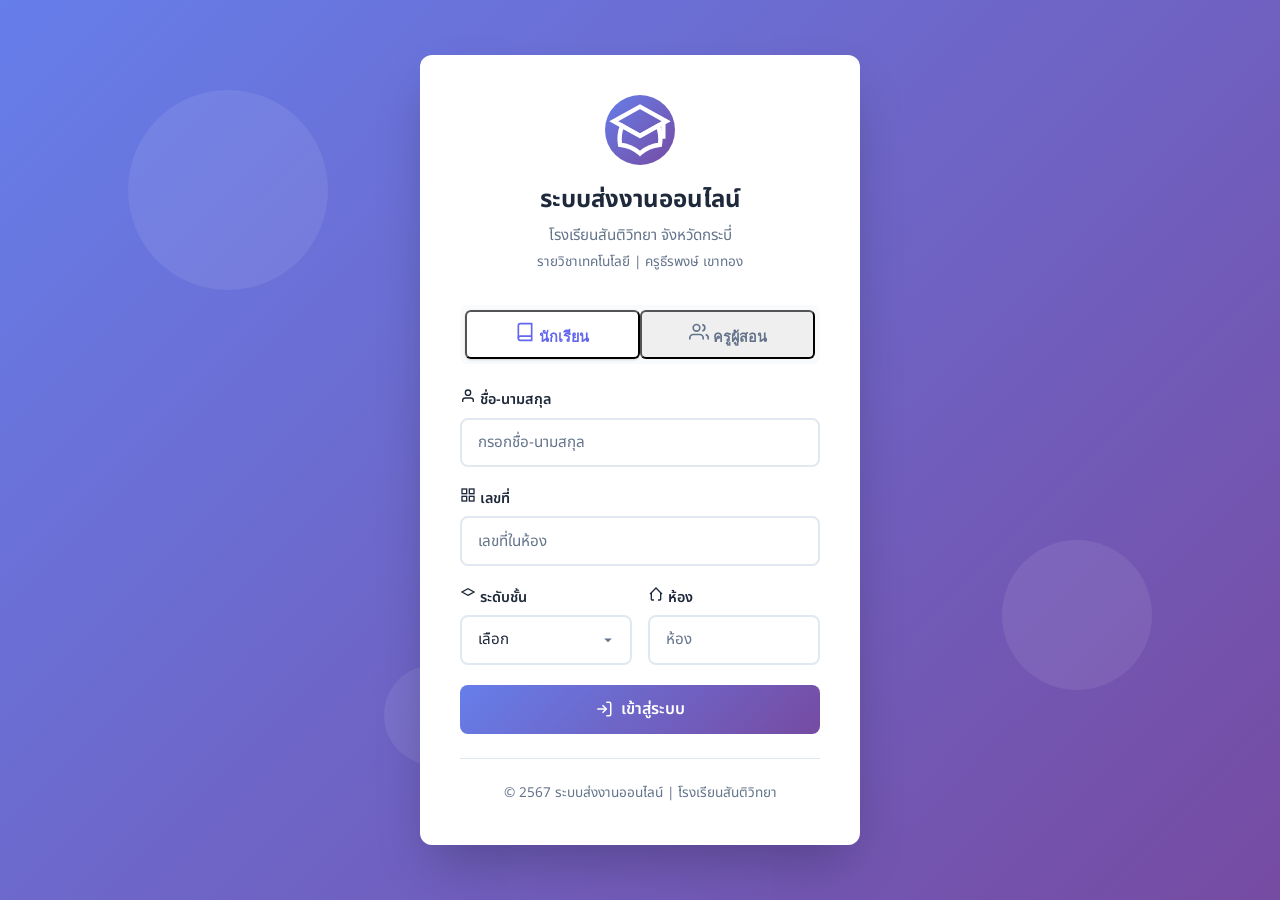
==== login.html @ f61cca58 "feat: ระบบส่งงานออนไลน์ครบชุด - หน้า Login สำหรับครูและนักเรียน - แดชบอร์ดครู: สร้างงาน ดูผลงาน ให้ค" ====
<!DOCTYPE html>
<html lang="th">
<head>
  <meta charset="UTF-8">
  <meta name="viewport" content="width=device-width, initial-scale=1.0">
  <title>เข้าสู่ระบบ | ระบบส่งงานออนไลน์</title>
  <link href="https://fonts.googleapis.com/css2?family=Noto+Sans+Thai:wght@300;400;500;600;700&family=Inter:wght@300;400;500;600;700&display=swap" rel="stylesheet">
  <link rel="stylesheet" href="css/style.css">
</head>
<body class="login-page">
  <div class="login-bg">
    <div class="circle circle-1"></div>
    <div class="circle circle-2"></div>
    <div class="circle circle-3"></div>
  </div>

  <div class="login-container">
    <div class="login-header">
      <div class="school-logo">
        <svg viewBox="0 0 24 24" fill="none" stroke="currentColor" stroke-width="1.5">
          <path d="M12 14l9-5-9-5-9 5 9 5z"/>
          <path d="M12 14l6.16-3.422a12.083 12.083 0 01.665 6.479A11.952 11.952 0 0012 20.055a11.952 11.952 0 00-6.824-2.998 12.078 12.078 0 01.665-6.479L12 14z"/>
          <path d="M20 9v6"/>
        </svg>
      </div>
      <h1>ระบบส่งงานออนไลน์</h1>
      <p class="school-name">โรงเรียนสันติวิทยา จังหวัดกระบี่</p>
      <p class="teacher-name">รายวิชาเทคโนโลยี | ครูธีรพงษ์ เขาทอง</p>
    </div>

    <div class="login-tabs">
      <button class="login-tab active" onclick="switchLoginTab('student')">
        <svg width="20" height="20" viewBox="0 0 24 24" fill="none" stroke="currentColor" stroke-width="2">
          <path d="M4 19.5A2.5 2.5 0 0 1 6.5 17H20"/>
          <path d="M6.5 2H20v20H6.5A2.5 2.5 0 0 1 4 19.5v-15A2.5 2.5 0 0 1 6.5 2z"/>
        </svg>
        นักเรียน
      </button>
      <button class="login-tab" onclick="switchLoginTab('teacher')">
        <svg width="20" height="20" viewBox="0 0 24 24" fill="none" stroke="currentColor" stroke-width="2">
          <path d="M17 21v-2a4 4 0 0 0-4-4H5a4 4 0 0 0-4 4v2"/>
          <circle cx="9" cy="7" r="4"/>
          <path d="M23 21v-2a4 4 0 0 0-3-3.87"/>
          <path d="M16 3.13a4 4 0 0 1 0 7.75"/>
        </svg>
        ครูผู้สอน
      </button>
    </div>

    <!-- Student Login -->
    <form id="student-login-form" class="login-form" onsubmit="loginStudent(event)">
      <div class="form-group">
        <label><svg width="16" height="16" viewBox="0 0 24 24" fill="none" stroke="currentColor" stroke-width="2"><path d="M20 21v-2a4 4 0 0 0-4-4H8a4 4 0 0 0-4 4v2"/><circle cx="12" cy="7" r="4"/></svg> ชื่อ-นามสกุล</label>
        <input type="text" class="form-control" id="login-student-name" placeholder="กรอกชื่อ-นามสกุล" required>
      </div>
      <div class="form-group">
        <label><svg width="16" height="16" viewBox="0 0 24 24" fill="none" stroke="currentColor" stroke-width="2"><rect x="3" y="3" width="7" height="7"/><rect x="14" y="3" width="7" height="7"/><rect x="14" y="14" width="7" height="7"/><rect x="3" y="14" width="7" height="7"/></svg> เลขที่</label>
        <input type="text" class="form-control" id="login-student-number" placeholder="เลขที่ในห้อง" required>
      </div>
      <div style="display: grid; grid-template-columns: 1fr 1fr; gap: 1rem;">
        <div class="form-group">
          <label><svg width="16" height="16" viewBox="0 0 24 24" fill="none" stroke="currentColor" stroke-width="2"><path d="M12 14l9-5-9-5-9 5 9 5z"/></svg> ระดับชั้น</label>
          <select class="form-control" id="login-student-level" required>
            <option value="">เลือก</option>
            <option value="ป.1">ป.1</option><option value="ป.2">ป.2</option><option value="ป.3">ป.3</option>
            <option value="ป.4">ป.4</option><option value="ป.5">ป.5</option><option value="ป.6">ป.6</option>
            <option value="ม.1">ม.1</option><option value="ม.2">ม.2</option><option value="ม.3">ม.3</option>
            <option value="ม.4">ม.4</option><option value="ม.5">ม.5</option><option value="ม.6">ม.6</option>
          </select>
        </div>
        <div class="form-group">
          <label><svg width="16" height="16" viewBox="0 0 24 24" fill="none" stroke="currentColor" stroke-width="2"><path d="M3 12l2-2m0 0l7-7 7 7M5 10v10a1 1 0 001 1h3m10-11l2 2m-2-2v10a1 1 0 01-1 1h-3"/></svg> ห้อง</label>
          <input type="text" class="form-control" id="login-student-room" placeholder="ห้อง" required>
        </div>
      </div>
      <button type="submit" class="btn btn-primary btn-login">
        <svg width="18" height="18" viewBox="0 0 24 24" fill="none" stroke="currentColor" stroke-width="2"><path d="M15 3h4a2 2 0 0 1 2 2v14a2 2 0 0 1-2 2h-4"/><polyline points="10 17 15 12 10 7"/><line x1="15" y1="12" x2="3" y2="12"/></svg>
        เข้าสู่ระบบ
      </button>
    </form>

    <!-- Teacher Login -->
    <form id="teacher-login-form" class="login-form" style="display: none;" onsubmit="loginTeacher(event)">
      <div class="form-group">
        <label><svg width="16" height="16" viewBox="0 0 24 24" fill="none" stroke="currentColor" stroke-width="2"><path d="M20 21v-2a4 4 0 0 0-4-4H8a4 4 0 0 0-4 4v2"/><circle cx="12" cy="7" r="4"/></svg> ชื่อผู้ใช้</label>
        <input type="text" class="form-control" id="login-teacher-username" placeholder="ชื่อผู้ใช้ (username)" required>
      </div>
      <div class="form-group">
        <label><svg width="16" height="16" viewBox="0 0 24 24" fill="none" stroke="currentColor" stroke-width="2"><rect x="3" y="11" width="18" height="11" rx="2" ry="2"/><path d="M7 11V7a5 5 0 0 1 10 0v4"/></svg> รหัสผ่าน</label>
        <input type="password" class="form-control" id="login-teacher-password" placeholder="รหัสผ่าน" required>
        <small style="color: var(--text-secondary); font-size: 0.8rem; margin-top: 0.25rem; display: block;">* ใช้ username และ password ที่ครูกำหนด</small>
      </div>
      <button type="submit" class="btn btn-primary btn-login">
        <svg width="18" height="18" viewBox="0 0 24 24" fill="none" stroke="currentColor" stroke-width="2"><path d="M15 3h4a2 2 0 0 1 2 2v14a2 2 0 0 1-2 2h-4"/><polyline points="10 17 15 12 10 7"/><line x1="15" y1="12" x2="3" y2="12"/></svg>
        เข้าสู่ระบบ
      </button>
    </form>

    <div class="login-footer">
      <p>&copy; 2567 ระบบส่งงานออนไลน์ | โรงเรียนสันติวิทยา</p>
    </div>
  </div>

  <div class="toast" id="toast"></div>

  <script src="js/config.js"></script>
  <script src="js/app.js"></script>
  <script src="js/auth.js"></script>
</body>
</html>
---- css/style.css ----
/* ===== CSS Variables ===== */
:root {
  --primary: #6366f1;
  --primary-dark: #4f46e5;
  --primary-light: #a5b4fc;
  --secondary: #06b6d4;
  --accent: #f59e0b;
  --success: #10b981;
  --danger: #ef4444;
  --bg: #f8fafc;
  --surface: #ffffff;
  --text: #1e293b;
  --text-secondary: #64748b;
  --border: #e2e8f0;
  --shadow: 0 1px 3px rgba(0, 0, 0, 0.1), 0 1px 2px rgba(0, 0, 0, 0.06);
  --shadow-lg: 0 10px 15px -3px rgba(0, 0, 0, 0.1), 0 4px 6px -2px rgba(0, 0, 0, 0.05);
  --radius: 12px;
  --radius-sm: 8px;
  --transition: all 0.3s ease;
}

/* ===== Reset ===== */
* {
  margin: 0;
  padding: 0;
  box-sizing: border-box;
}

body {
  font-family: 'Noto Sans Thai', 'Inter', sans-serif;
  background-color: var(--bg);
  color: var(--text);
  line-height: 1.6;
  min-height: 100vh;
}

a {
  text-decoration: none;
  color: inherit;
}

ul, ol {
  list-style: none;
}


/* ===== Navbar ===== */
.navbar {
  background: linear-gradient(135deg, var(--primary), var(--primary-dark));
  position: sticky;
  top: 0;
  z-index: 1000;
  padding: 0.75rem 2rem;
  display: flex;
  align-items: center;
  justify-content: space-between;
  box-shadow: var(--shadow-lg);
}

.navbar .logo {
  font-size: 1.25rem;
  font-weight: 700;
  color: #ffffff;
  display: flex;
  align-items: center;
  gap: 0.5rem;
}

.navbar .nav-links {
  display: flex;
  align-items: center;
  gap: 1.5rem;
}

.navbar .nav-links a {
  color: rgba(255, 255, 255, 0.85);
  font-weight: 500;
  transition: var(--transition);
}

.navbar .nav-links a:hover {
  color: #ffffff;
}

.nav-user {
  display: flex;
  align-items: center;
  gap: 0.75rem;
  color: #ffffff;
  font-size: 0.9rem;
}

.btn-logout {
  background: rgba(255, 255, 255, 0.15);
  border: 1px solid rgba(255, 255, 255, 0.3);
  color: #ffffff;
  padding: 0.4rem 1rem;
  border-radius: var(--radius-sm);
  cursor: pointer;
  font-size: 0.85rem;
  transition: var(--transition);
}

.btn-logout:hover {
  background: rgba(255, 255, 255, 0.25);
}


/* ===== Container ===== */
.container {
  max-width: 1200px;
  margin: 0 auto;
  padding: 2rem 1.5rem;
}

/* ===== Landing Page ===== */
.landing-page {
  display: flex;
  flex-direction: column;
  align-items: center;
  justify-content: center;
  min-height: calc(100vh - 70px);
  text-align: center;
  padding: 2rem;
}

.landing-badge {
  display: inline-block;
  background: linear-gradient(135deg, var(--primary-light), var(--secondary));
  color: #ffffff;
  padding: 0.4rem 1.2rem;
  border-radius: 50px;
  font-size: 0.85rem;
  font-weight: 600;
  margin-bottom: 1.5rem;
}

.landing-page h1 {
  font-size: 3rem;
  font-weight: 800;
  background: linear-gradient(135deg, var(--primary), var(--secondary));
  -webkit-background-clip: text;
  -webkit-text-fill-color: transparent;
  background-clip: text;
  margin-bottom: 1rem;
}

.landing-subtitle {
  font-size: 1.25rem;
  color: var(--text-secondary);
  margin-bottom: 0.5rem;
}

.landing-desc {
  font-size: 1rem;
  color: var(--text-secondary);
  max-width: 600px;
  margin-bottom: 2.5rem;
}

.role-cards {
  display: grid;
  grid-template-columns: repeat(auto-fit, minmax(280px, 1fr));
  gap: 1.5rem;
  width: 100%;
  max-width: 700px;
  margin-bottom: 3rem;
}

.role-card {
  background: var(--surface);
  border-radius: var(--radius);
  padding: 2rem;
  box-shadow: var(--shadow);
  transition: var(--transition);
  cursor: pointer;
  border: 2px solid transparent;
}

.role-card:hover {
  transform: translateY(-4px);
  box-shadow: var(--shadow-lg);
  border-color: var(--primary-light);
}

.role-card .icon {
  font-size: 2.5rem;
  margin-bottom: 1rem;
}

.role-card h3 {
  font-size: 1.2rem;
  margin-bottom: 0.5rem;
  color: var(--text);
}

.role-card p {
  color: var(--text-secondary);
  font-size: 0.9rem;
}


/* ===== Features Section ===== */
.features-section {
  width: 100%;
  max-width: 900px;
  padding: 2rem 0;
}

.features-section h2 {
  font-size: 1.5rem;
  margin-bottom: 1.5rem;
  color: var(--text);
}

.features-grid {
  display: grid;
  grid-template-columns: repeat(auto-fit, minmax(250px, 1fr));
  gap: 1.25rem;
}

.feature-card {
  background: var(--surface);
  border-radius: var(--radius-sm);
  padding: 1.5rem;
  box-shadow: var(--shadow);
  text-align: left;
}

.feature-card .feature-icon {
  font-size: 1.5rem;
  margin-bottom: 0.75rem;
}

.feature-card h4 {
  margin-bottom: 0.4rem;
  color: var(--text);
}

.feature-card p {
  color: var(--text-secondary);
  font-size: 0.85rem;
}

/* ===== Landing Footer ===== */
.landing-footer {
  margin-top: 3rem;
  padding: 1.5rem;
  text-align: center;
  color: var(--text-secondary);
  font-size: 0.85rem;
}

/* ===== Cards ===== */
.card {
  background: var(--surface);
  border-radius: var(--radius);
  box-shadow: var(--shadow);
  padding: 1.5rem;
  transition: var(--transition);
}

.card:hover {
  box-shadow: var(--shadow-lg);
}

/* ===== Buttons ===== */
.btn {
  display: inline-flex;
  align-items: center;
  justify-content: center;
  gap: 0.5rem;
  padding: 0.65rem 1.5rem;
  border-radius: var(--radius-sm);
  font-weight: 600;
  font-size: 0.9rem;
  border: none;
  cursor: pointer;
  transition: var(--transition);
  text-decoration: none;
}

.btn-primary {
  background: linear-gradient(135deg, var(--primary), var(--primary-dark));
  color: #ffffff;
}

.btn-primary:hover {
  transform: translateY(-2px);
  box-shadow: 0 4px 12px rgba(99, 102, 241, 0.4);
}

.btn-success {
  background: var(--success);
  color: #ffffff;
}

.btn-success:hover {
  background: #059669;
  transform: translateY(-2px);
}

.btn-danger {
  background: var(--danger);
  color: #ffffff;
}

.btn-danger:hover {
  background: #dc2626;
  transform: translateY(-2px);
}

.btn-outline {
  background: transparent;
  border: 2px solid var(--border);
  color: var(--text);
}

.btn-outline:hover {
  border-color: var(--primary);
  color: var(--primary);
}

.btn-sm {
  padding: 0.4rem 0.9rem;
  font-size: 0.8rem;
}


/* ===== Forms ===== */
.form-group {
  margin-bottom: 1.25rem;
}

.form-group label {
  display: block;
  font-weight: 600;
  font-size: 0.9rem;
  margin-bottom: 0.4rem;
  color: var(--text);
}

.form-control {
  width: 100%;
  padding: 0.7rem 1rem;
  border: 2px solid var(--border);
  border-radius: var(--radius-sm);
  font-size: 0.95rem;
  font-family: inherit;
  transition: var(--transition);
  background: var(--surface);
  color: var(--text);
}

.form-control:focus {
  outline: none;
  border-color: var(--primary);
  box-shadow: 0 0 0 3px rgba(99, 102, 241, 0.1);
}

.form-control::placeholder {
  color: var(--text-secondary);
}

select.form-control {
  appearance: none;
  -webkit-appearance: none;
  background-image: url("data:image/svg+xml,%3Csvg xmlns='http://www.w3.org/2000/svg' width='12' height='12' fill='%2364748b' viewBox='0 0 16 16'%3E%3Cpath d='M8 11L3 6h10l-5 5z'/%3E%3C/svg%3E");
  background-repeat: no-repeat;
  background-position: right 1rem center;
  padding-right: 2.5rem;
}

textarea.form-control {
  resize: vertical;
  min-height: 100px;
}

/* ===== Modal ===== */
.modal-overlay {
  position: fixed;
  top: 0;
  left: 0;
  width: 100%;
  height: 100%;
  background: rgba(0, 0, 0, 0.5);
  backdrop-filter: blur(4px);
  display: flex;
  align-items: center;
  justify-content: center;
  z-index: 2000;
  opacity: 0;
  visibility: hidden;
  transition: var(--transition);
}

.modal-overlay.active {
  opacity: 1;
  visibility: visible;
}

.modal {
  background: var(--surface);
  border-radius: var(--radius);
  width: 90%;
  max-width: 550px;
  max-height: 85vh;
  overflow-y: auto;
  box-shadow: var(--shadow-lg);
  animation: slideUp 0.3s ease;
}

@keyframes slideUp {
  from {
    transform: translateY(20px);
    opacity: 0;
  }
  to {
    transform: translateY(0);
    opacity: 1;
  }
}

.modal-header {
  display: flex;
  align-items: center;
  justify-content: space-between;
  padding: 1.25rem 1.5rem;
  border-bottom: 1px solid var(--border);
}

.modal-header h3 {
  font-size: 1.1rem;
  color: var(--text);
}

.modal-close {
  width: 32px;
  height: 32px;
  border-radius: 50%;
  border: none;
  background: var(--bg);
  color: var(--text-secondary);
  font-size: 1.2rem;
  cursor: pointer;
  display: flex;
  align-items: center;
  justify-content: center;
  transition: var(--transition);
}

.modal-close:hover {
  background: var(--danger);
  color: #ffffff;
}

.modal-body {
  padding: 1.5rem;
}

.modal-footer {
  padding: 1rem 1.5rem;
  border-top: 1px solid var(--border);
  display: flex;
  justify-content: flex-end;
  gap: 0.75rem;
}


/* ===== Assignments Grid ===== */
.assignments-grid {
  display: grid;
  grid-template-columns: repeat(auto-fill, minmax(320px, 1fr));
  gap: 1.25rem;
  margin-top: 1.5rem;
}

.assignment-card {
  background: var(--surface);
  border-radius: var(--radius);
  padding: 1.5rem;
  box-shadow: var(--shadow);
  border-left: 4px solid var(--primary);
  transition: var(--transition);
}

.assignment-card:hover {
  box-shadow: var(--shadow-lg);
  transform: translateY(-2px);
}

.assignment-card h4 {
  font-size: 1.05rem;
  margin-bottom: 0.5rem;
  color: var(--text);
}

.subject-badge {
  display: inline-block;
  padding: 0.2rem 0.7rem;
  border-radius: 50px;
  font-size: 0.75rem;
  font-weight: 600;
  background: var(--primary-light);
  color: var(--primary-dark);
  margin-bottom: 0.75rem;
}

.assignment-meta {
  display: flex;
  flex-wrap: wrap;
  gap: 0.75rem;
  margin: 0.75rem 0;
  font-size: 0.85rem;
  color: var(--text-secondary);
}

.assignment-meta span {
  display: flex;
  align-items: center;
  gap: 0.3rem;
}

.assignment-actions {
  display: flex;
  gap: 0.5rem;
  margin-top: 1rem;
  padding-top: 1rem;
  border-top: 1px solid var(--border);
}

/* ===== Submissions ===== */
.submissions-list {
  display: flex;
  flex-direction: column;
  gap: 1rem;
  margin-top: 1.5rem;
}

.submission-item {
  background: var(--surface);
  border-radius: var(--radius);
  padding: 1.25rem;
  box-shadow: var(--shadow);
  border-left: 4px solid var(--secondary);
  transition: var(--transition);
}

.submission-item:hover {
  box-shadow: var(--shadow-lg);
}

.student-info {
  display: flex;
  align-items: center;
  gap: 0.75rem;
  margin-bottom: 0.75rem;
}

.student-info .avatar {
  width: 36px;
  height: 36px;
  border-radius: 50%;
  background: linear-gradient(135deg, var(--primary), var(--secondary));
  display: flex;
  align-items: center;
  justify-content: center;
  color: #ffffff;
  font-weight: 700;
  font-size: 0.85rem;
}

.student-info .name {
  font-weight: 600;
  color: var(--text);
}

.student-info .time {
  font-size: 0.8rem;
  color: var(--text-secondary);
}

.file-preview {
  background: var(--bg);
  border-radius: var(--radius-sm);
  padding: 0.75rem 1rem;
  margin: 0.75rem 0;
  display: flex;
  align-items: center;
  gap: 0.5rem;
  font-size: 0.85rem;
  color: var(--text-secondary);
}

.grade-badge {
  display: inline-flex;
  align-items: center;
  gap: 0.3rem;
  padding: 0.3rem 0.8rem;
  border-radius: 50px;
  font-size: 0.8rem;
  font-weight: 600;
  background: rgba(16, 185, 129, 0.1);
  color: var(--success);
}

.grade-badge.pending {
  background: rgba(245, 158, 11, 0.1);
  color: var(--accent);
}


/* ===== Tabs ===== */
.tabs {
  display: flex;
  gap: 0;
  border-bottom: 2px solid var(--border);
  margin-bottom: 1.5rem;
}

.tab {
  padding: 0.75rem 1.5rem;
  font-weight: 600;
  font-size: 0.9rem;
  color: var(--text-secondary);
  cursor: pointer;
  border-bottom: 2px solid transparent;
  margin-bottom: -2px;
  transition: var(--transition);
}

.tab:hover {
  color: var(--primary);
}

.tab.active {
  color: var(--primary);
  border-bottom-color: var(--primary);
}

/* ===== Toast Notification ===== */
.toast {
  position: fixed;
  bottom: 2rem;
  right: 2rem;
  background: var(--text);
  color: #ffffff;
  padding: 1rem 1.5rem;
  border-radius: var(--radius-sm);
  box-shadow: var(--shadow-lg);
  font-size: 0.9rem;
  z-index: 3000;
  transform: translateY(100px);
  opacity: 0;
  transition: var(--transition);
}

.toast.show {
  transform: translateY(0);
  opacity: 1;
}

.toast.success {
  border-left: 4px solid var(--success);
}

.toast.error {
  border-left: 4px solid var(--danger);
}

/* ===== Stats Row ===== */
.stats-row {
  display: grid;
  grid-template-columns: repeat(auto-fit, minmax(200px, 1fr));
  gap: 1.25rem;
  margin-bottom: 2rem;
}

.stat-card {
  background: var(--surface);
  border-radius: var(--radius);
  padding: 1.25rem;
  box-shadow: var(--shadow);
  display: flex;
  align-items: center;
  gap: 1rem;
}

.stat-card .stat-icon {
  width: 48px;
  height: 48px;
  border-radius: var(--radius-sm);
  display: flex;
  align-items: center;
  justify-content: center;
  font-size: 1.3rem;
}

.stat-card .stat-icon.primary {
  background: rgba(99, 102, 241, 0.1);
  color: var(--primary);
}

.stat-card .stat-icon.success {
  background: rgba(16, 185, 129, 0.1);
  color: var(--success);
}

.stat-card .stat-icon.accent {
  background: rgba(245, 158, 11, 0.1);
  color: var(--accent);
}

.stat-card .stat-icon.secondary {
  background: rgba(6, 182, 212, 0.1);
  color: var(--secondary);
}

.stat-card .stat-info h4 {
  font-size: 1.5rem;
  color: var(--text);
}

.stat-card .stat-info p {
  font-size: 0.85rem;
  color: var(--text-secondary);
}

/* ===== Empty State ===== */
.empty-state {
  display: flex;
  flex-direction: column;
  align-items: center;
  justify-content: center;
  padding: 3rem;
  text-align: center;
}

.empty-state svg {
  width: 120px;
  height: 120px;
  margin-bottom: 1.5rem;
  opacity: 0.5;
}

.empty-state h3 {
  color: var(--text);
  margin-bottom: 0.5rem;
}

.empty-state p {
  color: var(--text-secondary);
  font-size: 0.9rem;
}


/* ===== File Upload Area ===== */
.file-upload-area {
  border: 2px dashed var(--border);
  border-radius: var(--radius);
  padding: 2rem;
  text-align: center;
  cursor: pointer;
  transition: var(--transition);
}

.file-upload-area:hover {
  border-color: var(--primary);
  background: rgba(99, 102, 241, 0.02);
}

.file-upload-area.dragover {
  border-color: var(--primary);
  background: rgba(99, 102, 241, 0.05);
  transform: scale(1.01);
}

.file-upload-area .upload-icon {
  font-size: 2.5rem;
  margin-bottom: 0.75rem;
  color: var(--text-secondary);
}

.file-upload-area p {
  color: var(--text-secondary);
  font-size: 0.9rem;
}

.file-upload-area .browse-link {
  color: var(--primary);
  font-weight: 600;
  cursor: pointer;
}

/* ===== Login Page ===== */
.login-page {
  min-height: 100vh;
  display: flex;
  align-items: center;
  justify-content: center;
  background: linear-gradient(135deg, #667eea 0%, #764ba2 100%);
  padding: 2rem;
  position: relative;
  overflow: hidden;
}

.login-bg {
  position: absolute;
  top: 0;
  left: 0;
  width: 100%;
  height: 100%;
  overflow: hidden;
  pointer-events: none;
}

.login-bg .circle {
  position: absolute;
  border-radius: 50%;
  background: rgba(255, 255, 255, 0.08);
  animation: float 6s ease-in-out infinite;
}

.login-bg .circle:nth-child(1) {
  width: 200px;
  height: 200px;
  top: 10%;
  left: 10%;
  animation-delay: 0s;
}

.login-bg .circle:nth-child(2) {
  width: 150px;
  height: 150px;
  top: 60%;
  right: 10%;
  animation-delay: 2s;
}

.login-bg .circle:nth-child(3) {
  width: 100px;
  height: 100px;
  bottom: 15%;
  left: 30%;
  animation-delay: 4s;
}

.login-bg .circle:nth-child(4) {
  width: 250px;
  height: 250px;
  top: 30%;
  right: 20%;
  animation-delay: 1s;
}

@keyframes float {
  0%, 100% {
    transform: translateY(0) rotate(0deg);
  }
  50% {
    transform: translateY(-20px) rotate(5deg);
  }
}

.login-container {
  background: var(--surface);
  border-radius: var(--radius);
  width: 100%;
  max-width: 440px;
  padding: 2.5rem;
  box-shadow: 0 25px 50px -12px rgba(0, 0, 0, 0.25);
  position: relative;
  z-index: 1;
}


.login-header {
  text-align: center;
  margin-bottom: 2rem;
}

.login-header .school-logo {
  width: 70px;
  height: 70px;
  border-radius: 50%;
  background: linear-gradient(135deg, #667eea, #764ba2);
  display: flex;
  align-items: center;
  justify-content: center;
  margin: 0 auto 1rem;
  font-size: 1.8rem;
  color: #ffffff;
}

.login-header h1 {
  font-size: 1.5rem;
  color: var(--text);
  margin-bottom: 0.3rem;
}

.login-header .school-name {
  font-size: 0.95rem;
  color: var(--text-secondary);
  margin-bottom: 0.2rem;
}

.login-header .teacher-name {
  font-size: 0.85rem;
  color: var(--text-secondary);
}

.login-tabs {
  display: flex;
  border-radius: var(--radius-sm);
  background: var(--bg);
  padding: 0.3rem;
  margin-bottom: 1.5rem;
}

.login-tab {
  flex: 1;
  padding: 0.6rem;
  text-align: center;
  border-radius: 6px;
  font-weight: 600;
  font-size: 0.9rem;
  color: var(--text-secondary);
  cursor: pointer;
  transition: var(--transition);
}

.login-tab.active {
  background: var(--surface);
  color: var(--primary);
  box-shadow: var(--shadow);
}

.btn-login {
  width: 100%;
  padding: 0.8rem;
  background: linear-gradient(135deg, #667eea, #764ba2);
  color: #ffffff;
  border: none;
  border-radius: var(--radius-sm);
  font-size: 1rem;
  font-weight: 600;
  cursor: pointer;
  transition: var(--transition);
  font-family: inherit;
}

.btn-login:hover {
  transform: translateY(-2px);
  box-shadow: 0 4px 12px rgba(102, 126, 234, 0.4);
}

.login-footer {
  text-align: center;
  margin-top: 1.5rem;
  padding-top: 1.5rem;
  border-top: 1px solid var(--border);
  color: var(--text-secondary);
  font-size: 0.85rem;
}

/* ===== Teacher Profile Card ===== */
.teacher-profile {
  background: linear-gradient(135deg, #667eea 0%, #764ba2 100%);
  border-radius: var(--radius);
  padding: 2rem;
  color: #ffffff;
  margin-bottom: 2rem;
  display: flex;
  align-items: center;
  gap: 1.5rem;
}

.teacher-profile .avatar {
  width: 64px;
  height: 64px;
  border-radius: 50%;
  background: rgba(255, 255, 255, 0.2);
  display: flex;
  align-items: center;
  justify-content: center;
  font-size: 1.5rem;
  font-weight: 700;
  border: 3px solid rgba(255, 255, 255, 0.3);
}

.teacher-profile .info h2 {
  font-size: 1.3rem;
  margin-bottom: 0.25rem;
}

.teacher-profile .info p {
  opacity: 0.85;
  font-size: 0.9rem;
}


/* ===== Student Info Banner ===== */
.student-banner {
  background: linear-gradient(135deg, #10b981 0%, #059669 100%);
  border-radius: var(--radius);
  padding: 1.5rem 2rem;
  color: #ffffff;
  margin-bottom: 2rem;
  display: flex;
  align-items: center;
  gap: 1.25rem;
}

.student-banner .avatar {
  width: 56px;
  height: 56px;
  border-radius: 50%;
  background: rgba(255, 255, 255, 0.2);
  display: flex;
  align-items: center;
  justify-content: center;
  font-size: 1.3rem;
  font-weight: 700;
  border: 2px solid rgba(255, 255, 255, 0.3);
}

.student-banner .info h2 {
  font-size: 1.2rem;
  margin-bottom: 0.2rem;
}

.student-banner .info p {
  opacity: 0.9;
  font-size: 0.85rem;
}

/* ===== Responsive ===== */
@media (max-width: 768px) {
  .navbar {
    padding: 0.75rem 1rem;
  }

  .navbar .nav-links {
    gap: 1rem;
  }

  .landing-page h1 {
    font-size: 2rem;
  }

  .role-cards {
    grid-template-columns: 1fr;
  }

  .assignments-grid {
    grid-template-columns: 1fr;
  }

  .stats-row {
    grid-template-columns: 1fr 1fr;
  }

  .container {
    padding: 1.5rem 1rem;
  }

  .teacher-profile {
    flex-direction: column;
    text-align: center;
  }

  .student-banner {
    flex-direction: column;
    text-align: center;
  }

  .modal {
    width: 95%;
    margin: 1rem;
  }

  .tabs {
    overflow-x: auto;
  }

  .tab {
    padding: 0.6rem 1rem;
    white-space: nowrap;
  }

  .features-grid {
    grid-template-columns: 1fr;
  }

  .login-container {
    padding: 1.5rem;
  }

  .toast {
    left: 1rem;
    right: 1rem;
    bottom: 1rem;
  }
}

/* ===== Custom Scrollbar ===== */
::-webkit-scrollbar {
  width: 8px;
  height: 8px;
}

::-webkit-scrollbar-track {
  background: var(--bg);
  border-radius: 4px;
}

::-webkit-scrollbar-thumb {
  background: var(--border);
  border-radius: 4px;
}

::-webkit-scrollbar-thumb:hover {
  background: var(--text-secondary);
}

/* Firefox scrollbar */
* {
  scrollbar-width: thin;
  scrollbar-color: var(--border) var(--bg);
}
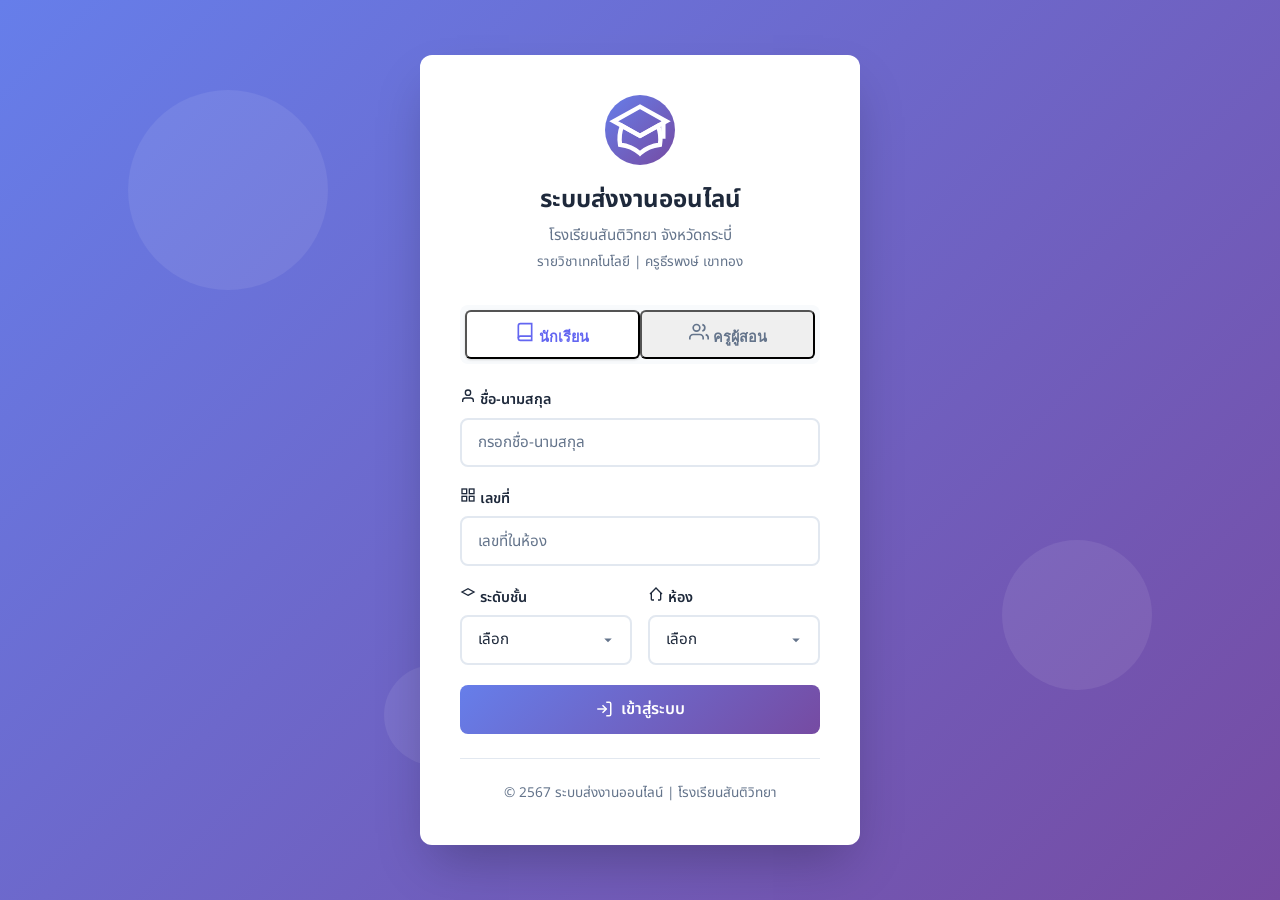
==== commit cd65c6d3: "fix: แก้ padding modal ชิดขอบ + อัพเดตรายวิชาและห้องเรียน - เพิ่ม padding 2rem ใน modal ให้เนื้อหาไม" ====
--- a/login.html
+++ b/login.html
@@ -62,15 +62,22 @@
           <label><svg width="16" height="16" viewBox="0 0 24 24" fill="none" stroke="currentColor" stroke-width="2"><path d="M12 14l9-5-9-5-9 5 9 5z"/></svg> ระดับชั้น</label>
           <select class="form-control" id="login-student-level" required>
             <option value="">เลือก</option>
-            <option value="ป.1">ป.1</option><option value="ป.2">ป.2</option><option value="ป.3">ป.3</option>
-            <option value="ป.4">ป.4</option><option value="ป.5">ป.5</option><option value="ป.6">ป.6</option>
-            <option value="ม.1">ม.1</option><option value="ม.2">ม.2</option><option value="ม.3">ม.3</option>
-            <option value="ม.4">ม.4</option><option value="ม.5">ม.5</option><option value="ม.6">ม.6</option>
+            <option value="ม.1">ม.1</option>
+            <option value="ม.3">ม.3</option>
+            <option value="ม.4">ม.4</option>
+            <option value="ม.5">ม.5</option>
+            <option value="ม.6">ม.6</option>
           </select>
         </div>
         <div class="form-group">
           <label><svg width="16" height="16" viewBox="0 0 24 24" fill="none" stroke="currentColor" stroke-width="2"><path d="M3 12l2-2m0 0l7-7 7 7M5 10v10a1 1 0 001 1h3m10-11l2 2m-2-2v10a1 1 0 01-1 1h-3"/></svg> ห้อง</label>
-          <input type="text" class="form-control" id="login-student-room" placeholder="ห้อง" required>
+          <select class="form-control" id="login-student-room" required>
+            <option value="">เลือก</option>
+            <option value="4">4</option>
+            <option value="5">5</option>
+            <option value="หญิง">หญิง (ปอเนาะ)</option>
+            <option value="ชาย">ชาย (ปอเนาะ)</option>
+          </select>
         </div>
       </div>
       <button type="submit" class="btn btn-primary btn-login">
--- a/css/style.css
+++ b/css/style.css
@@ -406,6 +406,7 @@
   max-width: 550px;
   max-height: 85vh;
   overflow-y: auto;
+  padding: 2rem;
   box-shadow: var(--shadow-lg);
   animation: slideUp 0.3s ease;
 }
@@ -425,7 +426,8 @@
   display: flex;
   align-items: center;
   justify-content: space-between;
-  padding: 1.25rem 1.5rem;
+  padding-bottom: 1rem;
+  margin-bottom: 1.5rem;
   border-bottom: 1px solid var(--border);
 }
 
@@ -964,7 +966,8 @@
 }
 
 /* ===== Teacher Profile Card ===== */
-.teacher-profile {
+.teacher-profile,
+.teacher-profile-card {
   background: linear-gradient(135deg, #667eea 0%, #764ba2 100%);
   border-radius: var(--radius);
   padding: 2rem;
@@ -1128,3 +1131,304 @@
   scrollbar-width: thin;
   scrollbar-color: var(--border) var(--bg);
 }
+
+
+
+/* ===== Additional Component Styles ===== */
+
+/* Tab Buttons */
+.tabs {
+  display: flex;
+  gap: 0.25rem;
+  background: var(--bg);
+  padding: 0.25rem;
+  border-radius: var(--radius-sm);
+  margin-bottom: 1.5rem;
+  width: fit-content;
+}
+
+.tab-btn {
+  padding: 0.6rem 1.25rem;
+  border: none;
+  background: transparent;
+  border-radius: 6px;
+  cursor: pointer;
+  font-weight: 600;
+  font-size: 0.9rem;
+  color: var(--text-secondary);
+  transition: var(--transition);
+  font-family: inherit;
+}
+
+.tab-btn.active {
+  background: var(--surface);
+  color: var(--primary);
+  box-shadow: var(--shadow);
+}
+
+.tab-btn:hover:not(.active) {
+  color: var(--text);
+}
+
+/* Filters Bar */
+.filters {
+  display: flex;
+  gap: 1rem;
+  flex-wrap: wrap;
+  align-items: center;
+  padding: 1rem;
+  background: var(--surface);
+  border-radius: var(--radius);
+  box-shadow: var(--shadow);
+}
+
+.filters .form-control {
+  max-width: 200px;
+}
+
+/* Submission Count Badge */
+.submission-count {
+  display: inline-flex;
+  align-items: center;
+  gap: 0.3rem;
+  background: #ecfdf5;
+  color: #059669;
+  padding: 0.2rem 0.6rem;
+  border-radius: 20px;
+  font-size: 0.8rem;
+  font-weight: 600;
+  position: absolute;
+  top: 1rem;
+  right: 1rem;
+}
+
+/* Assignment Card Meta */
+.assignment-card .meta {
+  display: flex;
+  gap: 1rem;
+  margin-top: 0.75rem;
+  flex-wrap: wrap;
+}
+
+.assignment-card .meta span {
+  display: flex;
+  align-items: center;
+  gap: 0.25rem;
+  font-size: 0.85rem;
+  color: var(--text-secondary);
+}
+
+/* Assignment Card Actions */
+.assignment-card .actions {
+  display: flex;
+  gap: 0.5rem;
+  margin-top: 1rem;
+  flex-wrap: wrap;
+}
+
+/* Submissions Container */
+.submissions-container {
+  display: flex;
+  flex-direction: column;
+  gap: 1rem;
+  margin-top: 1.5rem;
+}
+
+/* Submission Item */
+.submission-item .student-name {
+  font-weight: 700;
+  font-size: 1rem;
+}
+
+.submission-item .student-id {
+  color: var(--text-secondary);
+  font-size: 0.85rem;
+}
+
+.submission-item .submission-content {
+  margin-top: 0.75rem;
+  padding: 0.75rem;
+  background: var(--bg);
+  border-radius: var(--radius-sm);
+}
+
+.submission-item .submission-time {
+  font-size: 0.8rem;
+  color: var(--text-secondary);
+}
+
+/* Teacher Profile Card (alternate class) */
+.teacher-profile-card {
+  display: flex;
+  align-items: center;
+  gap: 1.25rem;
+  padding: 1.5rem 2rem;
+  color: #ffffff;
+  margin-bottom: 2rem;
+}
+
+.profile-avatar {
+  width: 64px;
+  height: 64px;
+  border-radius: 50%;
+  background: rgba(255, 255, 255, 0.2);
+  display: flex;
+  align-items: center;
+  justify-content: center;
+  flex-shrink: 0;
+}
+
+.profile-avatar svg {
+  color: white;
+}
+
+.profile-info h2 {
+  font-size: 1.3rem;
+  margin-bottom: 0.25rem;
+  color: white;
+}
+
+.profile-info p {
+  opacity: 0.85;
+  font-size: 0.9rem;
+}
+
+/* Student Info Banner */
+.student-info-banner {
+  display: flex;
+  align-items: center;
+  gap: 1rem;
+  padding: 1.25rem 1.5rem;
+  background: linear-gradient(135deg, #10b981, #059669);
+  border-radius: var(--radius);
+  margin-bottom: 2rem;
+  color: white;
+}
+
+.student-avatar {
+  width: 50px;
+  height: 50px;
+  background: rgba(255, 255, 255, 0.2);
+  border-radius: 50%;
+  display: flex;
+  align-items: center;
+  justify-content: center;
+  flex-shrink: 0;
+}
+
+.student-avatar svg {
+  color: white;
+}
+
+.student-details h3 {
+  color: white;
+  margin-bottom: 0.1rem;
+}
+
+.student-details p {
+  opacity: 0.9;
+  font-size: 0.85rem;
+}
+
+/* Page Header */
+.page-header {
+  margin-bottom: 1.5rem;
+}
+
+.page-header h1 {
+  margin-bottom: 0.25rem;
+}
+
+.page-header p {
+  color: var(--text-secondary);
+}
+
+/* Stat Icon Colors */
+.stat-icon.blue {
+  background: #dbeafe;
+  color: #2563eb;
+}
+
+.stat-icon.green {
+  background: #d1fae5;
+  color: #059669;
+}
+
+.stat-icon.orange {
+  background: #fed7aa;
+  color: #ea580c;
+}
+
+.stat-icon.purple {
+  background: #ede9fe;
+  color: #7c3aed;
+}
+
+/* Landing Container (non-class version) */
+.landing-container {
+  display: flex;
+  flex-direction: column;
+  align-items: center;
+  justify-content: center;
+  min-height: calc(100vh - 70px);
+  padding: 2rem;
+  text-align: center;
+}
+
+.landing-container h1 {
+  font-size: 2.5rem;
+  background: linear-gradient(135deg, var(--primary), var(--secondary));
+  -webkit-background-clip: text;
+  -webkit-text-fill-color: transparent;
+  background-clip: text;
+  margin-bottom: 0.5rem;
+}
+
+.features-section {
+  display: grid;
+  grid-template-columns: repeat(auto-fit, minmax(200px, 1fr));
+  gap: 1.5rem;
+  margin-top: 3rem;
+  max-width: 700px;
+  width: 100%;
+}
+
+.feature {
+  text-align: center;
+  padding: 1.5rem 1rem;
+}
+
+.feature-icon {
+  font-size: 2.5rem;
+  margin-bottom: 0.75rem;
+}
+
+.feature h4 {
+  margin-bottom: 0.4rem;
+}
+
+.feature p {
+  font-size: 0.85rem;
+  color: var(--text-secondary);
+}
+
+/* Responsive additions */
+@media (max-width: 768px) {
+  .filters {
+    flex-direction: column;
+  }
+  .filters .form-control {
+    max-width: 100%;
+  }
+  .teacher-profile-card {
+    flex-direction: column;
+    text-align: center;
+  }
+  .student-info-banner {
+    flex-direction: column;
+    text-align: center;
+  }
+  .landing-container h1 {
+    font-size: 1.8rem;
+  }
+}
